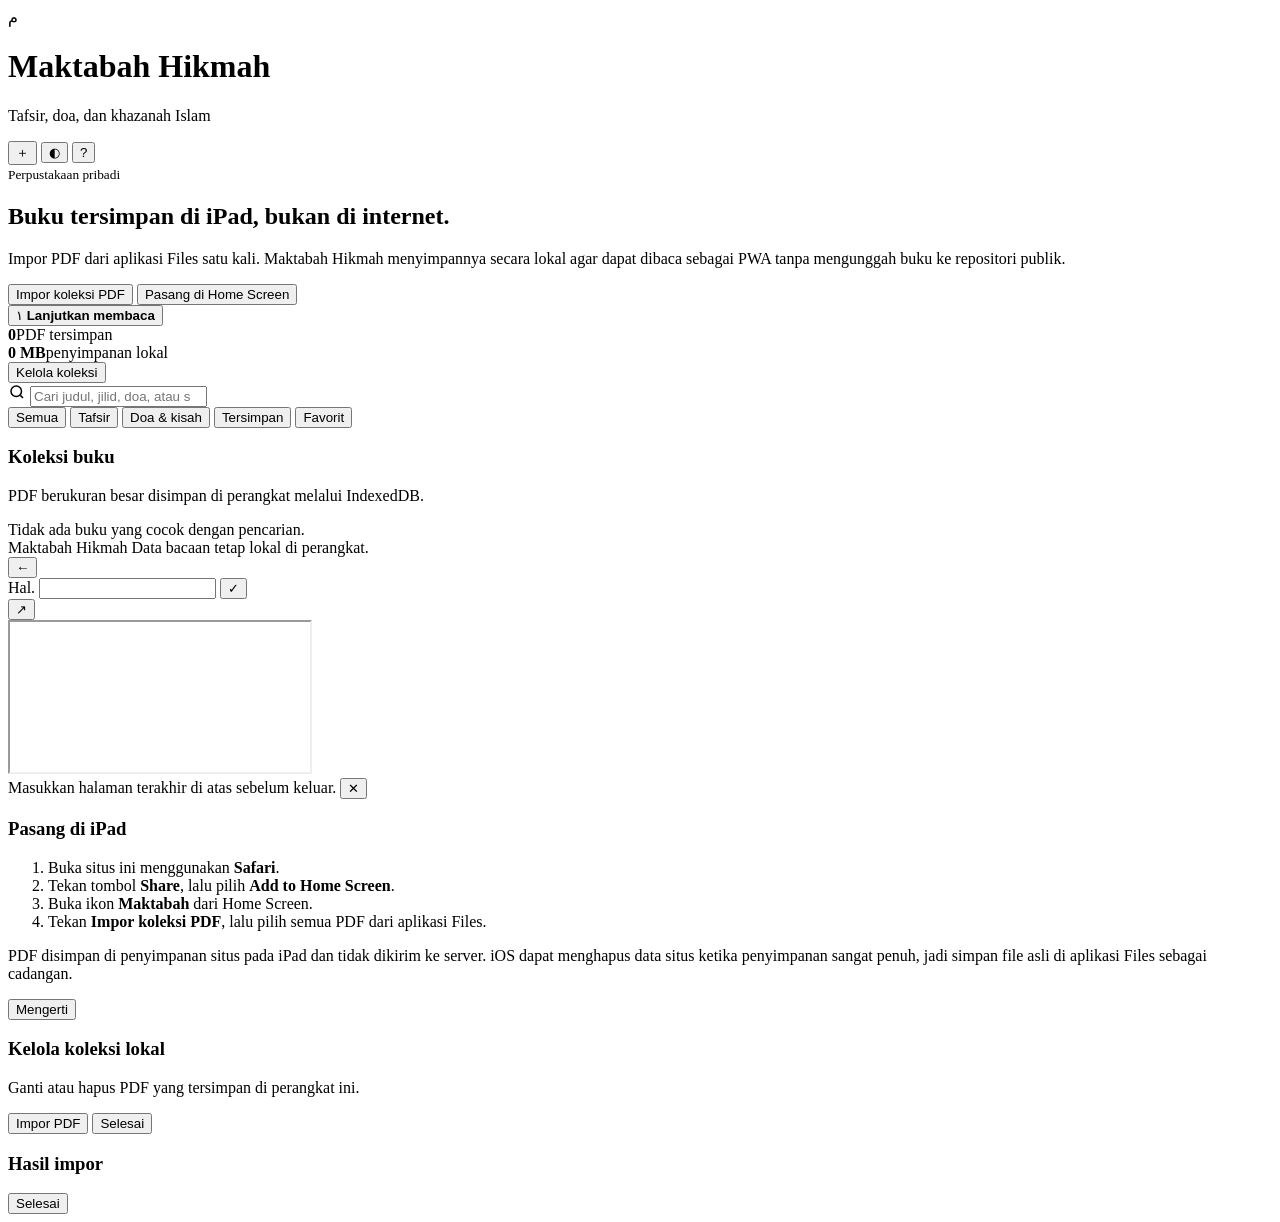
==== index.html @ 7a1ef184 "Initialize Maktabah Hikmah PWA" ====
<!doctype html>
<html lang="id">
<head>
  <meta charset="utf-8">
  <meta name="viewport" content="width=device-width, initial-scale=1, viewport-fit=cover">
  <meta name="theme-color" content="#173f32">
  <meta name="description" content="Maktabah Hikmah — perpustakaan Islam pribadi untuk membaca tafsir, doa, kisah, dan sejarah Al-Qur'an di iPad.">
  <meta name="apple-mobile-web-app-capable" content="yes">
  <meta name="apple-mobile-web-app-status-bar-style" content="black-translucent">
  <meta name="apple-mobile-web-app-title" content="Maktabah">
  <link rel="manifest" href="./manifest.webmanifest">
  <link rel="apple-touch-icon" href="./apple-touch-icon.png">
  <link rel="icon" href="./favicon.svg" type="image/svg+xml">
  <link rel="stylesheet" href="./assets/app.css">
  <title>Maktabah Hikmah</title>
</head>
<body>
  <main class="shell">
    <header class="topbar">
      <div class="brand">
        <div class="brand-mark" aria-hidden="true">م</div>
        <div>
          <h1>Maktabah Hikmah</h1>
          <p>Tafsir, doa, dan khazanah Islam</p>
        </div>
      </div>
      <div class="top-actions">
        <button class="icon-btn" id="importTopBtn" aria-label="Impor PDF" title="Impor PDF">＋</button>
        <button class="icon-btn" id="themeBtn" aria-label="Ganti tema" title="Ganti tema">◐</button>
        <button class="icon-btn" id="infoBtn" aria-label="Petunjuk" title="Petunjuk">?</button>
      </div>
    </header>

    <section class="hero">
      <div class="hero-copy">
        <small>Perpustakaan pribadi</small>
        <h2>Buku tersimpan di iPad, bukan di internet.</h2>
        <p>Impor PDF dari aplikasi Files satu kali. Maktabah Hikmah menyimpannya secara lokal agar dapat dibaca sebagai PWA tanpa mengunggah buku ke repositori publik.</p>
        <div class="hero-actions">
          <button class="hero-primary" id="importHeroBtn">Impor koleksi PDF</button>
          <button class="hero-secondary" id="installHelpBtn">Pasang di Home Screen</button>
        </div>
      </div>
      <button class="continue-card" id="continueCard" type="button" aria-label="Lanjutkan membaca">
        <span class="continue-glyph" id="continueGlyph">١</span>
        <span>
          <strong id="continueTitle">Lanjutkan membaca</strong>
          <span id="continueMeta"></span>
        </span>
      </button>
    </section>

    <section class="status-strip" aria-label="Status koleksi">
      <div><strong id="storedCount">0</strong><span>PDF tersimpan</span></div>
      <div><strong id="totalSize">0 MB</strong><span>penyimpanan lokal</span></div>
      <button id="manageBtn">Kelola koleksi</button>
    </section>

    <section class="toolbar" aria-label="Pencarian dan penyaring">
      <div class="search-wrap">
        <svg width="18" height="18" viewBox="0 0 24 24" fill="none" stroke="currentColor" stroke-width="2" aria-hidden="true"><circle cx="11" cy="11" r="7"></circle><path d="m20 20-3.5-3.5"></path></svg>
        <input class="search" id="searchInput" type="search" placeholder="Cari judul, jilid, doa, atau sejarah…" autocomplete="off">
      </div>
      <div class="filter-row" id="filters">
        <button class="chip active" data-filter="all">Semua</button>
        <button class="chip" data-filter="tafsir">Tafsir</button>
        <button class="chip" data-filter="bacaan">Doa & kisah</button>
        <button class="chip" data-filter="stored">Tersimpan</button>
        <button class="chip" data-filter="favorite">Favorit</button>
      </div>
    </section>

    <div class="section-head">
      <div>
        <h3>Koleksi buku</h3>
        <p>PDF berukuran besar disimpan di perangkat melalui IndexedDB.</p>
      </div>
      <div class="count" id="bookCount"></div>
    </div>

    <section class="grid" id="bookGrid" aria-live="polite"></section>
    <div class="empty" id="emptyState">Tidak ada buku yang cocok dengan pencarian.</div>

    <footer class="footer">
      <span>Maktabah Hikmah</span>
      <span>Data bacaan tetap lokal di perangkat.</span>
    </footer>
  </main>

  <input id="fileInput" type="file" accept="application/pdf,.pdf" multiple hidden>
  <input id="replaceInput" type="file" accept="application/pdf,.pdf" hidden>

  <section class="reader" id="reader" aria-label="Pembaca PDF">
    <header class="reader-bar">
      <button class="icon-btn" id="closeReader" aria-label="Kembali">←</button>
      <div class="reader-title">
        <strong id="readerTitle"></strong>
        <span id="readerSubtitle"></span>
      </div>
      <div class="page-control">
        <span>Hal.</span>
        <input id="pageInput" type="number" min="1" inputmode="numeric" aria-label="Nomor halaman terakhir">
        <button class="icon-btn" id="savePage" aria-label="Simpan halaman" title="Simpan halaman">✓</button>
      </div>
      <button class="icon-btn" id="openPdf" aria-label="Buka PDF penuh" title="Buka PDF penuh">↗</button>
    </header>
    <div class="reader-body">
      <iframe id="pdfFrame" title="Dokumen PDF"></iframe>
      <div class="reader-hint" id="readerHint">
        <span>Masukkan halaman terakhir di atas sebelum keluar.</span>
        <button class="ghost" id="hideHint" aria-label="Tutup petunjuk">✕</button>
      </div>
    </div>
  </section>

  <section class="sheet" id="infoSheet" aria-label="Petunjuk penggunaan">
    <div class="sheet-card">
      <div class="sheet-grabber"></div>
      <h3>Pasang di iPad</h3>
      <ol>
        <li>Buka situs ini menggunakan <strong>Safari</strong>.</li>
        <li>Tekan tombol <strong>Share</strong>, lalu pilih <strong>Add to Home Screen</strong>.</li>
        <li>Buka ikon <strong>Maktabah</strong> dari Home Screen.</li>
        <li>Tekan <strong>Impor koleksi PDF</strong>, lalu pilih semua PDF dari aplikasi Files.</li>
      </ol>
      <p>PDF disimpan di penyimpanan situs pada iPad dan tidak dikirim ke server. iOS dapat menghapus data situs ketika penyimpanan sangat penuh, jadi simpan file asli di aplikasi Files sebagai cadangan.</p>
      <button class="primary full" data-close-sheet="infoSheet">Mengerti</button>
    </div>
  </section>

  <section class="sheet" id="manageSheet" aria-label="Kelola koleksi">
    <div class="sheet-card wide-sheet">
      <div class="sheet-grabber"></div>
      <h3>Kelola koleksi lokal</h3>
      <p class="sheet-intro">Ganti atau hapus PDF yang tersimpan di perangkat ini.</p>
      <div id="manageList" class="manage-list"></div>
      <div class="sheet-actions">
        <button class="secondary" id="manageImportBtn">Impor PDF</button>
        <button class="primary" data-close-sheet="manageSheet">Selesai</button>
      </div>
    </div>
  </section>

  <section class="sheet" id="importSheet" aria-label="Hasil impor">
    <div class="sheet-card">
      <div class="sheet-grabber"></div>
      <h3>Hasil impor</h3>
      <div id="importSummary" class="import-summary"></div>
      <button class="primary full" data-close-sheet="importSheet">Selesai</button>
    </div>
  </section>

  <div class="toast" id="toast" role="status"></div>
  <script src="./assets/app.js" defer></script>
</body>
</html>
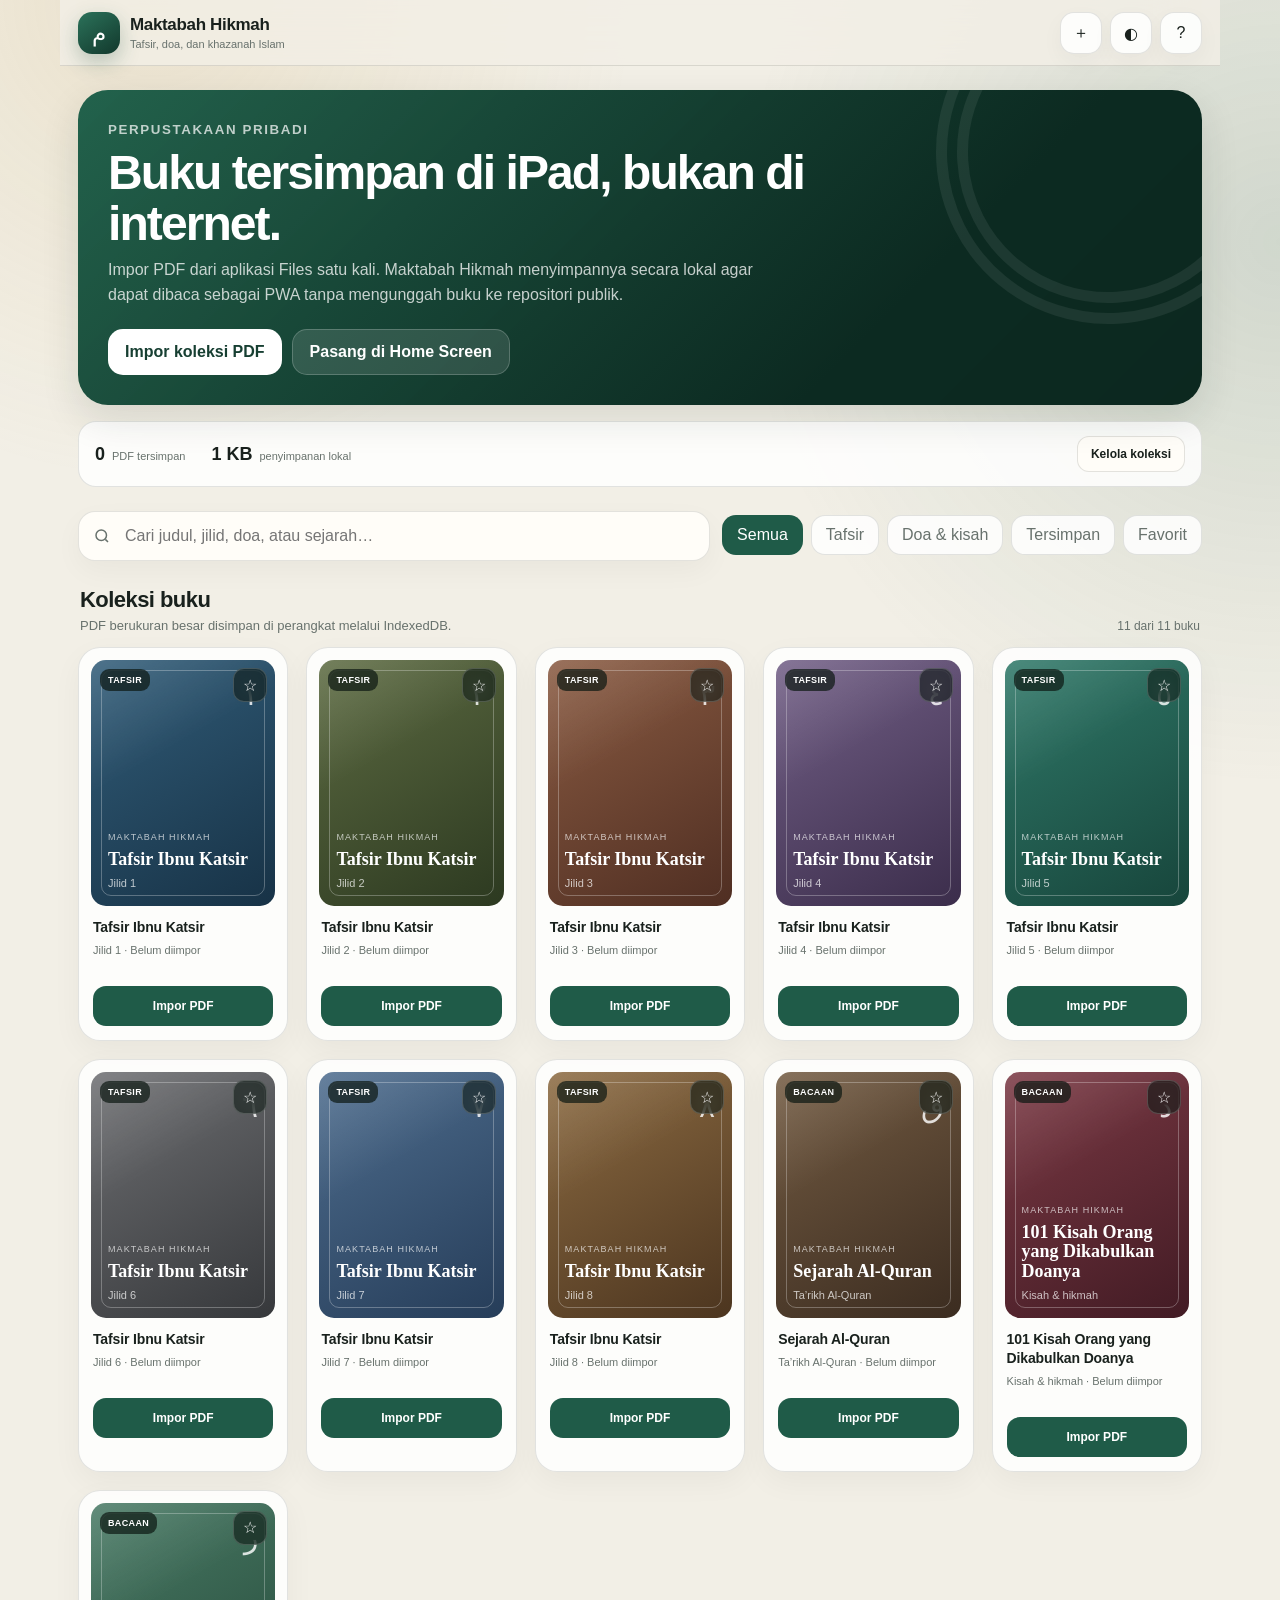
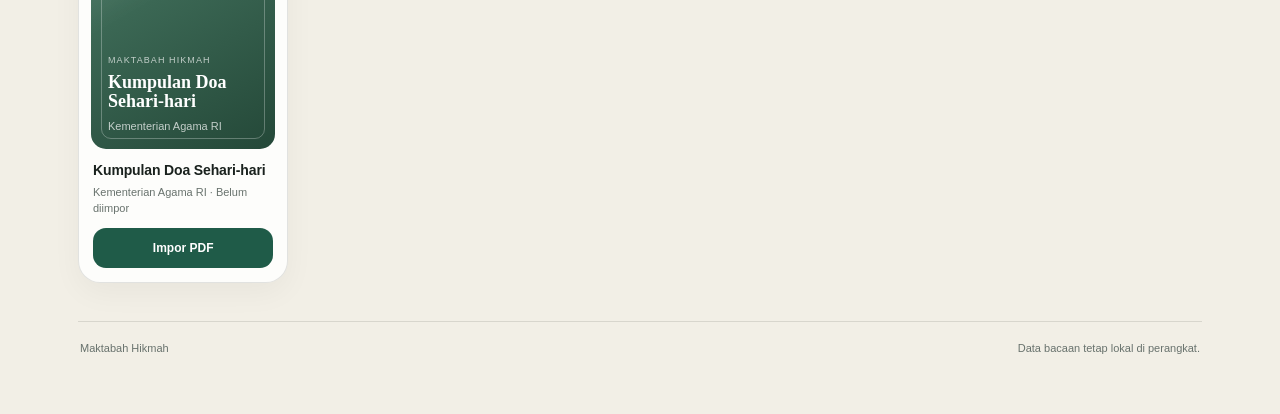
==== commit bc86d71f: "Use SVG icon for the installed app" ====
--- a/index.html
+++ b/index.html
@@ -9,7 +9,7 @@
   <meta name="apple-mobile-web-app-status-bar-style" content="black-translucent">
   <meta name="apple-mobile-web-app-title" content="Maktabah">
   <link rel="manifest" href="./manifest.webmanifest">
-  <link rel="apple-touch-icon" href="./apple-touch-icon.png">
+  <link rel="apple-touch-icon" href="./favicon.svg">
   <link rel="icon" href="./favicon.svg" type="image/svg+xml">
   <link rel="stylesheet" href="./assets/app.css">
   <title>Maktabah Hikmah</title>
--- a/assets/app.css
+++ b/assets/app.css
@@ -0,0 +1,304 @@
+:root {
+  --bg: #f2efe6;
+  --surface: rgba(255,255,255,.84);
+  --surface-solid: #fffdf8;
+  --text: #19211d;
+  --muted: #68726d;
+  --line: rgba(25,33,29,.12);
+  --accent: #1f5b48;
+  --accent-deep: #12382c;
+  --gold: #c8a75d;
+  --shadow: 0 14px 38px rgba(24,44,35,.12);
+  --reader-bg: #1c221f;
+  --radius: 22px;
+}
+html[data-theme="dark"] {
+  --bg: #111714;
+  --surface: rgba(29,37,33,.9);
+  --surface-solid: #1b2420;
+  --text: #eef3ef;
+  --muted: #aebbb4;
+  --line: rgba(255,255,255,.12);
+  --accent: #63ad8d;
+  --accent-deep: #214c3c;
+  --gold: #d8bb72;
+  --shadow: 0 16px 44px rgba(0,0,0,.34);
+  --reader-bg: #080b09;
+}
+html[data-theme="sepia"] {
+  --bg: #e9dfc7;
+  --surface: rgba(251,245,226,.9);
+  --surface-solid: #fbf3df;
+  --text: #342c22;
+  --muted: #756b5d;
+  --line: rgba(52,44,34,.13);
+  --accent: #476c52;
+  --accent-deep: #304a37;
+  --gold: #ad8241;
+  --shadow: 0 14px 38px rgba(84,65,37,.15);
+  --reader-bg: #2a251e;
+}
+* { box-sizing: border-box; }
+html { min-height: 100%; background: var(--bg); }
+body {
+  margin: 0;
+  min-height: 100vh;
+  color: var(--text);
+  background:
+    radial-gradient(circle at 12% 0%, color-mix(in srgb, var(--gold) 18%, transparent), transparent 30rem),
+    radial-gradient(circle at 100% 12%, color-mix(in srgb, var(--accent) 16%, transparent), transparent 34rem),
+    var(--bg);
+  font-family: -apple-system, BlinkMacSystemFont, "SF Pro Text", "Segoe UI", sans-serif;
+  -webkit-font-smoothing: antialiased;
+}
+button, input { font: inherit; }
+button, a { -webkit-tap-highlight-color: transparent; }
+button { color: inherit; }
+.shell { width: min(1160px, 100%); margin: 0 auto; padding: 0 18px 48px; }
+.topbar {
+  position: sticky;
+  top: 0;
+  z-index: 20;
+  display: flex;
+  align-items: center;
+  gap: 12px;
+  padding: calc(12px + env(safe-area-inset-top)) 0 12px;
+  backdrop-filter: blur(20px) saturate(1.2);
+  -webkit-backdrop-filter: blur(20px) saturate(1.2);
+}
+.topbar::before {
+  content: "";
+  position: absolute;
+  inset: 0 -18px;
+  z-index: -1;
+  background: color-mix(in srgb, var(--bg) 83%, transparent);
+  border-bottom: 1px solid var(--line);
+}
+.brand { display: flex; align-items: center; gap: 10px; min-width: 0; }
+.brand-mark {
+  width: 42px; height: 42px; flex: 0 0 auto;
+  display: grid; place-items: center;
+  color: #fff;
+  border-radius: 14px;
+  background: linear-gradient(145deg, #2b725a, #12382c);
+  box-shadow: 0 8px 20px rgba(31,91,72,.28);
+  font-family: Georgia, serif;
+  font-size: 23px;
+}
+.brand h1 { margin: 0; font-size: 17px; line-height: 1.1; letter-spacing: -.02em; }
+.brand p { margin: 4px 0 0; color: var(--muted); font-size: 11px; }
+.top-actions { margin-left: auto; display: flex; gap: 8px; }
+.icon-btn, .chip, .primary, .secondary, .ghost, .hero-primary, .hero-secondary, .status-strip button {
+  border: 0;
+  cursor: pointer;
+}
+.icon-btn {
+  width: 42px; height: 42px; display: grid; place-items: center;
+  border-radius: 14px; background: var(--surface); border: 1px solid var(--line);
+  box-shadow: 0 8px 22px rgba(0,0,0,.04);
+}
+.hero {
+  margin-top: 24px;
+  border-radius: 30px;
+  padding: 30px;
+  color: #fff;
+  overflow: hidden;
+  position: relative;
+  display: grid;
+  grid-template-columns: minmax(0,1fr) auto;
+  align-items: end;
+  gap: 24px;
+  background:
+    linear-gradient(135deg, rgba(0,0,0,.04), rgba(0,0,0,.22)),
+    linear-gradient(135deg, #24664f, #0f3328 72%);
+  box-shadow: var(--shadow);
+}
+.hero::after {
+  content: "";
+  position: absolute;
+  width: 280px; height: 280px;
+  right: -78px; top: -110px;
+  border: 32px double rgba(255,255,255,.07);
+  border-radius: 50%;
+  transform: rotate(18deg);
+  pointer-events: none;
+}
+.hero-copy { position: relative; z-index: 1; }
+.hero small { color: rgba(255,255,255,.72); text-transform: uppercase; letter-spacing: .12em; font-weight: 800; }
+.hero h2 { margin: 10px 0 8px; max-width: 720px; font-size: clamp(28px, 5vw, 48px); line-height: 1.06; letter-spacing: -.04em; }
+.hero p { margin: 0; max-width: 680px; color: rgba(255,255,255,.76); line-height: 1.55; }
+.hero-actions { display: flex; flex-wrap: wrap; gap: 10px; margin-top: 22px; }
+.hero-primary, .hero-secondary { min-height: 46px; padding: 0 17px; border-radius: 15px; font-weight: 800; }
+.hero-primary { color: #173f32; background: #fff; }
+.hero-secondary { color: #fff; background: rgba(255,255,255,.12); border: 1px solid rgba(255,255,255,.2); }
+.continue-card {
+  display: none;
+  position: relative;
+  z-index: 2;
+  align-items: center;
+  gap: 12px;
+  width: min(315px,100%);
+  padding: 12px;
+  color: #fff;
+  border: 1px solid rgba(255,255,255,.18);
+  border-radius: 18px;
+  background: rgba(255,255,255,.11);
+  backdrop-filter: blur(10px);
+  text-align: left;
+  cursor: pointer;
+}
+.continue-card.show { display: flex; }
+.continue-glyph {
+  width: 48px; height: 60px; flex: 0 0 auto;
+  display: grid; place-items: center;
+  border-radius: 11px;
+  color: #173f32; background: #f8f0d8;
+  font-family: Georgia, serif; font-size: 25px;
+}
+.continue-card strong, .continue-card span span { display: block; }
+.continue-card strong { font-size: 13px; line-height: 1.35; }
+.continue-card span span { margin-top: 5px; color: rgba(255,255,255,.7); font-size: 11px; }
+.status-strip {
+  display: grid;
+  grid-template-columns: auto auto 1fr;
+  align-items: center;
+  gap: 26px;
+  margin-top: 16px;
+  padding: 14px 16px;
+  border: 1px solid var(--line);
+  border-radius: 18px;
+  background: var(--surface);
+}
+.status-strip div { display: flex; align-items: baseline; gap: 7px; }
+.status-strip strong { font-size: 18px; }
+.status-strip span { color: var(--muted); font-size: 11px; }
+.status-strip button { justify-self: end; padding: 10px 13px; border-radius: 12px; background: var(--surface-solid); border: 1px solid var(--line); font-weight: 700; font-size: 12px; }
+.toolbar { display: grid; grid-template-columns: minmax(0, 1fr) auto; align-items: center; gap: 12px; margin: 24px 0 16px; }
+.search-wrap { position: relative; }
+.search-wrap svg { position: absolute; left: 15px; top: 50%; transform: translateY(-50%); color: var(--muted); }
+.search {
+  width: 100%; height: 50px; padding: 0 16px 0 46px;
+  color: var(--text); background: var(--surface-solid);
+  border: 1px solid var(--line); border-radius: 17px; outline: none;
+  box-shadow: 0 10px 28px rgba(0,0,0,.04);
+}
+.search:focus { border-color: color-mix(in srgb, var(--accent) 48%, transparent); box-shadow: 0 0 0 4px color-mix(in srgb, var(--accent) 12%, transparent); }
+.filter-row { display: flex; gap: 8px; overflow-x: auto; padding-bottom: 2px; scrollbar-width: none; }
+.filter-row::-webkit-scrollbar { display: none; }
+.chip { white-space: nowrap; padding: 10px 14px; border-radius: 14px; background: var(--surface); border: 1px solid var(--line); color: var(--muted); }
+.chip.active { background: var(--accent); color: #fff; border-color: transparent; }
+.section-head { display: flex; align-items: end; justify-content: space-between; gap: 16px; margin: 26px 2px 14px; }
+.section-head h3 { margin: 0; font-size: 22px; letter-spacing: -.025em; }
+.section-head p { margin: 5px 0 0; color: var(--muted); font-size: 13px; }
+.count { color: var(--muted); font-size: 12px; }
+.grid { display: grid; grid-template-columns: repeat(5, minmax(0,1fr)); gap: 18px; }
+.book-card {
+  display: flex; flex-direction: column; min-width: 0;
+  padding: 12px; border-radius: var(--radius);
+  background: var(--surface); border: 1px solid var(--line);
+  box-shadow: 0 10px 30px rgba(0,0,0,.045);
+  transition: transform .18s ease, box-shadow .18s ease;
+}
+.book-card:active { transform: scale(.985); }
+.cover-wrap { position: relative; aspect-ratio: 3/4; border-radius: 15px; overflow: hidden; }
+.cover-art {
+  width: 100%; height: 100%; display: flex; flex-direction: column; justify-content: space-between;
+  padding: 17px;
+  color: #fff;
+  background:
+    linear-gradient(150deg, rgba(255,255,255,.14), transparent 38%),
+    linear-gradient(150deg, var(--cover-a), var(--cover-b));
+}
+.cover-art::after { content: ""; position: absolute; inset: 10px; border: 1px solid rgba(255,255,255,.28); border-radius: 10px; pointer-events: none; }
+.cover-arabic { align-self: flex-end; font: 30px Georgia, serif; color: rgba(255,255,255,.82); }
+.cover-title { position: relative; z-index: 1; }
+.cover-title small { display: block; margin-bottom: 8px; color: rgba(255,255,255,.7); font-size: 9px; letter-spacing: .12em; text-transform: uppercase; }
+.cover-title strong { display: block; font-family: Georgia, "Times New Roman", serif; font-size: 18px; line-height: 1.08; }
+.cover-title span { display: block; margin-top: 8px; color: rgba(255,255,255,.72); font-size: 11px; }
+.badge { position: absolute; left: 9px; top: 9px; z-index: 2; padding: 6px 8px; border-radius: 9px; color: #fff; background: rgba(12,24,18,.7); backdrop-filter: blur(10px); font-size: 9px; font-weight: 800; letter-spacing: .04em; }
+.fav-btn { position: absolute; right: 8px; top: 8px; z-index: 3; width: 34px; height: 34px; display: grid; place-items: center; color: #fff; background: rgba(12,24,18,.58); border: 1px solid rgba(255,255,255,.18); border-radius: 11px; backdrop-filter: blur(10px); cursor: pointer; }
+.fav-btn.active { color: #ffe08a; }
+.stored-dot { position: absolute; right: 10px; bottom: 10px; z-index: 3; display: flex; align-items: center; gap: 5px; padding: 6px 8px; border-radius: 9px; color: #fff; background: rgba(18,91,61,.82); backdrop-filter: blur(10px); font-size: 9px; font-weight: 800; }
+.book-info { padding: 12px 2px 2px; min-width: 0; }
+.book-info h4 { margin: 0; font-size: 14px; line-height: 1.35; letter-spacing: -.01em; }
+.book-info p { margin: 6px 0 0; min-height: 31px; color: var(--muted); font-size: 11px; line-height: 1.4; }
+.book-actions { display: flex; gap: 8px; margin-top: 12px; }
+.primary, .secondary, .ghost { min-height: 40px; padding: 0 13px; border-radius: 13px; font-weight: 800; font-size: 12px; }
+.primary { flex: 1; color: #fff; background: var(--accent); }
+.secondary { background: var(--surface-solid); border: 1px solid var(--line); color: var(--text); }
+.ghost { background: transparent; color: var(--muted); }
+.full { width: 100%; }
+.empty { display: none; padding: 50px 20px; text-align: center; color: var(--muted); }
+.empty.show { display: block; }
+.footer { display: flex; justify-content: space-between; gap: 16px; margin-top: 38px; padding: 20px 2px calc(12px + env(safe-area-inset-bottom)); color: var(--muted); border-top: 1px solid var(--line); font-size: 11px; }
+.reader { position: fixed; inset: 0; z-index: 100; display: none; grid-template-rows: auto 1fr; background: var(--reader-bg); }
+.reader.open { display: grid; }
+.reader-bar { display: flex; align-items: center; gap: 10px; min-height: 64px; padding: calc(8px + env(safe-area-inset-top)) 12px 8px; color: #fff; background: rgba(15,21,18,.96); border-bottom: 1px solid rgba(255,255,255,.11); }
+.reader-title { min-width: 0; flex: 1; }
+.reader-title strong { display: block; font-size: 13px; white-space: nowrap; overflow: hidden; text-overflow: ellipsis; }
+.reader-title span { display: block; margin-top: 3px; color: rgba(255,255,255,.58); font-size: 10px; }
+.reader .icon-btn { color: #fff; background: rgba(255,255,255,.08); border-color: rgba(255,255,255,.12); box-shadow: none; }
+.page-control { display: flex; align-items: center; gap: 6px; color: rgba(255,255,255,.68); font-size: 11px; }
+.page-control input { width: 64px; height: 40px; padding: 0 8px; text-align: center; color: #fff; background: rgba(255,255,255,.08); border: 1px solid rgba(255,255,255,.14); border-radius: 12px; outline: none; }
+.reader-body { position: relative; min-height: 0; }
+#pdfFrame { width: 100%; height: 100%; border: 0; background: #3a403d; }
+.reader-hint { position: absolute; left: 50%; bottom: calc(14px + env(safe-area-inset-bottom)); transform: translateX(-50%); display: flex; align-items: center; gap: 10px; max-width: calc(100% - 28px); padding: 10px 12px; border-radius: 14px; color: #fff; background: rgba(8,14,11,.82); border: 1px solid rgba(255,255,255,.14); backdrop-filter: blur(16px); font-size: 11px; box-shadow: 0 12px 32px rgba(0,0,0,.3); }
+.reader-hint.hidden { display: none; }
+.reader-hint .ghost { color: #fff; padding: 0; min-height: auto; }
+.sheet { position: fixed; inset: 0; z-index: 120; display: none; align-items: flex-end; background: rgba(0,0,0,.42); backdrop-filter: blur(5px); }
+.sheet.open { display: flex; }
+.sheet-card { width: min(620px,100%); max-height: 88vh; overflow: auto; margin: 0 auto; padding: 12px 20px calc(22px + env(safe-area-inset-bottom)); color: var(--text); background: var(--surface-solid); border-radius: 26px 26px 0 0; box-shadow: 0 -18px 60px rgba(0,0,0,.26); }
+.wide-sheet { width: min(760px,100%); }
+.sheet-grabber { width: 46px; height: 5px; margin: 0 auto 18px; border-radius: 999px; background: var(--line); }
+.sheet-card h3 { margin: 0 0 10px; }
+.sheet-card p, .sheet-card li { color: var(--muted); font-size: 14px; line-height: 1.55; }
+.sheet-card ol { padding-left: 20px; }
+.sheet-intro { margin-top: 0; }
+.sheet-actions { display: grid; grid-template-columns: 1fr 1fr; gap: 10px; margin-top: 16px; }
+.manage-list { display: grid; gap: 9px; }
+.manage-item { display: grid; grid-template-columns: minmax(0,1fr) auto; align-items: center; gap: 12px; padding: 12px; border: 1px solid var(--line); border-radius: 15px; background: color-mix(in srgb, var(--surface-solid) 80%, var(--bg)); }
+.manage-item strong, .manage-item span { display: block; }
+.manage-item strong { font-size: 13px; }
+.manage-item span { margin-top: 4px; color: var(--muted); font-size: 11px; }
+.manage-buttons { display: flex; gap: 6px; }
+.manage-buttons button { min-height: 36px; padding: 0 10px; border: 1px solid var(--line); border-radius: 10px; background: var(--surface-solid); font-weight: 700; font-size: 11px; }
+.manage-buttons .danger { color: #a13a32; }
+.import-summary { display: grid; gap: 9px; margin: 14px 0 18px; }
+.import-row { padding: 11px 12px; border: 1px solid var(--line); border-radius: 13px; }
+.import-row strong { display: block; font-size: 13px; }
+.import-row span { display: block; margin-top: 4px; color: var(--muted); font-size: 11px; }
+.toast { position: fixed; left: 50%; bottom: calc(22px + env(safe-area-inset-bottom)); z-index: 200; transform: translate(-50%, 18px); opacity: 0; pointer-events: none; padding: 11px 15px; color: #fff; background: rgba(13,24,19,.92); border: 1px solid rgba(255,255,255,.14); border-radius: 14px; box-shadow: 0 16px 36px rgba(0,0,0,.25); transition: .2s ease; font-size: 12px; }
+.toast.show { opacity: 1; transform: translate(-50%,0); }
+@media (hover:hover) { .book-card:hover { transform: translateY(-3px); box-shadow: var(--shadow); } .icon-btn:hover, .chip:hover, .secondary:hover { filter: brightness(.98); } }
+@media (max-width: 980px) { .grid { grid-template-columns: repeat(4,minmax(0,1fr)); } }
+@media (max-width: 760px) {
+  .shell { padding-inline: 14px; }
+  .topbar::before { inset-inline: -14px; }
+  .brand p { display: none; }
+  .hero { grid-template-columns: 1fr; padding: 24px 20px; border-radius: 24px; }
+  .continue-card { width: 100%; }
+  .status-strip { grid-template-columns: 1fr 1fr; gap: 12px; }
+  .status-strip button { grid-column: 1 / -1; justify-self: stretch; }
+  .toolbar { grid-template-columns: 1fr; }
+  .filter-row { order: 2; }
+  .grid { grid-template-columns: repeat(3,minmax(0,1fr)); gap: 12px; }
+  .book-card { padding: 9px; border-radius: 18px; }
+  .book-info h4 { font-size: 13px; }
+  .reader-title span, .page-control span { display: none; }
+}
+@media (max-width: 500px) {
+  .top-actions { gap: 5px; }
+  .top-actions .icon-btn { width: 39px; height: 39px; }
+  .grid { grid-template-columns: repeat(2,minmax(0,1fr)); }
+  .hero h2 { font-size: 31px; }
+  .hero-actions { display: grid; }
+  .status-strip div { display: block; }
+  .status-strip span { display: block; margin-top: 3px; }
+  .reader-bar { gap: 6px; padding-inline: 7px; }
+  .reader .icon-btn { width: 39px; }
+  .page-control input { width: 52px; }
+  .footer { display: block; }
+  .footer span { display: block; margin-top: 5px; }
+  .sheet-actions { grid-template-columns: 1fr; }
+  .manage-item { grid-template-columns: 1fr; }
+}
